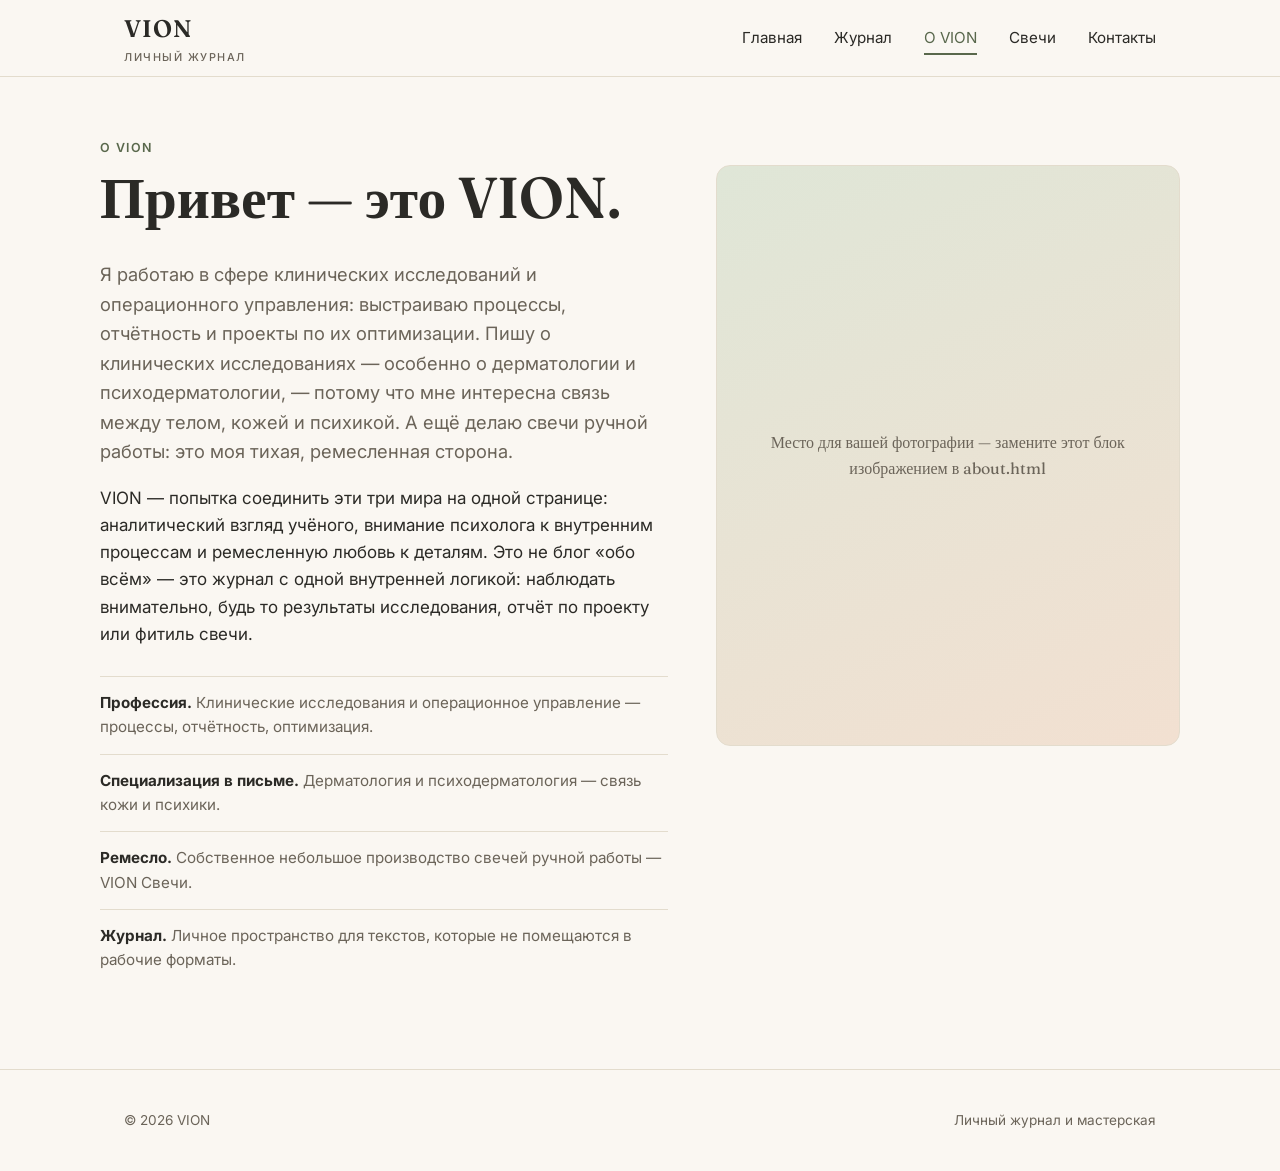
==== about.html @ b7b3d3f8 "Add first version of VION personal journal site Static multi-page site: home, journal (with category" ====
<!DOCTYPE html>
<html lang="ru">
<head>
<meta charset="UTF-8">
<meta name="viewport" content="width=device-width, initial-scale=1.0">
<title>О VION</title>
<meta name="description" content="Об авторе VION — клинические исследования, психодерматология, дом и ремесло, свечи ручной работы.">
<link rel="preconnect" href="https://fonts.googleapis.com">
<link rel="preconnect" href="https://fonts.gstatic.com" crossorigin>
<link href="https://fonts.googleapis.com/css2?family=Fraunces:opsz,wght@9..144,400;9..144,500;9..144,600&family=Inter:wght@400;500;600&display=swap" rel="stylesheet">
<link rel="stylesheet" href="assets/css/style.css">
</head>
<body>

<header class="site-header">
  <div class="wrap">
    <a class="brand" href="index.html">VION<span>личный журнал</span></a>
    <nav>
      <ul class="nav-links">
        <li><a href="index.html">Главная</a></li>
        <li><a href="journal.html">Журнал</a></li>
        <li><a href="about.html" aria-current="page">О VION</a></li>
        <li><a href="candles.html">Свечи</a></li>
        <li><a href="contact.html">Контакты</a></li>
      </ul>
    </nav>
    <button class="nav-toggle" aria-label="Меню">☰</button>
  </div>
</header>

<main>
  <section class="section wrap" style="border-top:none; padding-top:56px;">
    <span class="eyebrow">О VION</span>
    <div class="about-grid">
      <div>
        <h1>Привет — это VION.</h1>
        <p class="lede">Я работаю в сфере клинических исследований и операционного управления: выстраиваю процессы, отчётность и проекты по их оптимизации. Пишу о клинических исследованиях — особенно о дерматологии и психодерматологии, — потому что мне интересна связь между телом, кожей и психикой. А ещё делаю свечи ручной работы: это моя тихая, ремесленная сторона.</p>
        <p>VION — попытка соединить эти три мира на одной странице: аналитический взгляд учёного, внимание психолога к внутренним процессам и ремесленную любовь к деталям. Это не блог «обо всём» — это журнал с одной внутренней логикой: наблюдать внимательно, будь то результаты исследования, отчёт по проекту или фитиль свечи.</p>

        <ul class="facts">
          <li><strong>Профессия.</strong> Клинические исследования и операционное управление — процессы, отчётность, оптимизация.</li>
          <li><strong>Специализация в письме.</strong> Дерматология и психодерматология — связь кожи и психики.</li>
          <li><strong>Ремесло.</strong> Собственное небольшое производство свечей ручной работы — VION Свечи.</li>
          <li><strong>Журнал.</strong> Личное пространство для текстов, которые не помещаются в рабочие форматы.</li>
        </ul>
      </div>

      <div class="about-portrait">
        Место для вашей фотографии — замените этот блок изображением в about.html
      </div>
    </div>
  </section>
</main>

<footer class="site-footer">
  <div class="wrap">
    <span>© <span data-year>2026</span> VION</span>
    <span>Личный журнал и мастерская</span>
  </div>
</footer>

<script src="assets/js/main.js"></script>
</body>
</html>
---- assets/css/style.css ----
/* =========================================================
   VION — личный журнал. Базовая дизайн-система сайта.
   ========================================================= */

:root {
  --color-bg: #faf7f2;
  --color-bg-alt: #f1ece1;
  --color-surface: #ffffff;
  --color-text: #2b2a26;
  --color-text-soft: #6b6459;
  --color-line: #e3dccd;
  --color-accent: #59684c;       /* шалфейно-зелёный — наука/дом */
  --color-accent-soft: #dfe6d7;
  --color-accent-2: #b5652d;     /* терракотовый — свечи/тепло */
  --color-accent-2-soft: #f2e0d1;
  --font-serif: "Fraunces", Georgia, serif;
  --font-sans: "Inter", -apple-system, BlinkMacSystemFont, "Segoe UI", sans-serif;
  --radius: 14px;
  --max-width: 1080px;
}

* { box-sizing: border-box; }

html { scroll-behavior: smooth; }

body {
  margin: 0;
  background: var(--color-bg);
  color: var(--color-text);
  font-family: var(--font-sans);
  font-size: 17px;
  line-height: 1.6;
  -webkit-font-smoothing: antialiased;
}

img { max-width: 100%; display: block; }

a { color: inherit; text-decoration: none; }

.wrap {
  max-width: var(--max-width);
  margin: 0 auto;
  padding: 0 24px;
}

h1, h2, h3, h4 {
  font-family: var(--font-serif);
  font-weight: 600;
  line-height: 1.15;
  margin: 0 0 0.5em;
}

h1 { font-size: clamp(2.2rem, 5vw, 3.6rem); }
h2 { font-size: clamp(1.6rem, 3vw, 2.2rem); }
h3 { font-size: 1.3rem; }

p { margin: 0 0 1em; color: var(--color-text); }

.lede {
  font-size: 1.15rem;
  color: var(--color-text-soft);
  max-width: 640px;
}

.eyebrow {
  display: inline-block;
  font-family: var(--font-sans);
  font-size: 0.78rem;
  letter-spacing: 0.12em;
  text-transform: uppercase;
  color: var(--color-accent);
  font-weight: 600;
  margin-bottom: 0.6em;
}

/* ---------- header / nav ---------- */

.site-header {
  position: sticky;
  top: 0;
  z-index: 40;
  background: rgba(250, 247, 242, 0.92);
  backdrop-filter: blur(6px);
  border-bottom: 1px solid var(--color-line);
}

.site-header .wrap {
  display: flex;
  align-items: center;
  justify-content: space-between;
  height: 76px;
}

.brand {
  font-family: var(--font-serif);
  font-size: 1.5rem;
  font-weight: 600;
  letter-spacing: 0.04em;
}

.brand span {
  display: block;
  font-family: var(--font-sans);
  font-size: 0.68rem;
  letter-spacing: 0.14em;
  text-transform: uppercase;
  color: var(--color-text-soft);
  font-weight: 500;
}

.nav-links {
  display: flex;
  gap: 32px;
  list-style: none;
  margin: 0;
  padding: 0;
  font-size: 0.95rem;
}

.nav-links a {
  padding: 6px 0;
  border-bottom: 2px solid transparent;
  transition: border-color 0.15s ease, color 0.15s ease;
}

.nav-links a:hover,
.nav-links a[aria-current="page"] {
  border-color: var(--color-accent);
  color: var(--color-accent);
}

.nav-toggle {
  display: none;
  background: none;
  border: 1px solid var(--color-line);
  border-radius: 8px;
  width: 42px;
  height: 42px;
  font-size: 1.2rem;
  cursor: pointer;
}

@media (max-width: 720px) {
  .nav-toggle { display: block; }
  .nav-links {
    position: absolute;
    top: 76px;
    left: 0;
    right: 0;
    background: var(--color-bg);
    border-bottom: 1px solid var(--color-line);
    flex-direction: column;
    gap: 0;
    padding: 8px 24px 20px;
    display: none;
  }
  .nav-links.open { display: flex; }
  .nav-links li { border-bottom: 1px solid var(--color-line); }
  .nav-links a { display: block; padding: 14px 0; }
}

/* ---------- hero ---------- */

.hero {
  padding: 72px 0 56px;
}

.hero .lede { margin-top: 18px; }

.hero-actions {
  display: flex;
  gap: 14px;
  margin-top: 28px;
  flex-wrap: wrap;
}

/* ---------- buttons ---------- */

.btn {
  display: inline-flex;
  align-items: center;
  gap: 8px;
  padding: 12px 22px;
  border-radius: 999px;
  font-size: 0.92rem;
  font-weight: 600;
  border: 1px solid transparent;
  cursor: pointer;
}

.btn-primary {
  background: var(--color-accent);
  color: #fff;
}
.btn-primary:hover { background: #4a5740; }

.btn-ghost {
  background: transparent;
  border-color: var(--color-line);
  color: var(--color-text);
}
.btn-ghost:hover { border-color: var(--color-accent); color: var(--color-accent); }

/* ---------- pillars / cards ---------- */

.pillars {
  display: grid;
  grid-template-columns: repeat(3, 1fr);
  gap: 20px;
  padding: 40px 0 64px;
}

@media (max-width: 780px) {
  .pillars { grid-template-columns: 1fr; }
}

.pillar-card {
  background: var(--color-surface);
  border: 1px solid var(--color-line);
  border-radius: var(--radius);
  padding: 28px;
}

.pillar-card .tag {
  display: inline-block;
  font-size: 1.6rem;
  margin-bottom: 12px;
}

.pillar-card p { color: var(--color-text-soft); font-size: 0.96rem; margin-bottom: 0; }

/* ---------- section ---------- */

.section {
  padding: 56px 0;
  border-top: 1px solid var(--color-line);
}

.section-head {
  display: flex;
  align-items: baseline;
  justify-content: space-between;
  gap: 20px;
  margin-bottom: 28px;
  flex-wrap: wrap;
}

/* ---------- entry cards (journal) ---------- */

.entry-grid {
  display: grid;
  grid-template-columns: repeat(3, 1fr);
  gap: 20px;
}

@media (max-width: 900px) {
  .entry-grid { grid-template-columns: repeat(2, 1fr); }
}
@media (max-width: 620px) {
  .entry-grid { grid-template-columns: 1fr; }
}

.entry-card {
  background: var(--color-surface);
  border: 1px solid var(--color-line);
  border-radius: var(--radius);
  padding: 24px;
  display: flex;
  flex-direction: column;
}

.entry-card .cat {
  display: inline-block;
  align-self: flex-start;
  font-size: 0.72rem;
  letter-spacing: 0.06em;
  text-transform: uppercase;
  font-weight: 600;
  color: var(--color-accent);
  background: var(--color-accent-soft);
  padding: 4px 10px;
  border-radius: 999px;
  margin-bottom: 14px;
}

.entry-card[data-cat="свечи"] .cat {
  color: var(--color-accent-2);
  background: var(--color-accent-2-soft);
}

.entry-card h3 { margin-bottom: 8px; }

.entry-card .excerpt {
  color: var(--color-text-soft);
  font-size: 0.94rem;
  flex: 1;
}

.entry-card details summary {
  cursor: pointer;
  font-weight: 600;
  color: var(--color-accent);
  font-size: 0.9rem;
  list-style: none;
}
.entry-card details summary::-webkit-details-marker { display: none; }
.entry-card details summary::after { content: " →"; }
.entry-card details[open] summary::after { content: " ↑"; }
.entry-card details .full-text {
  margin-top: 12px;
  font-size: 0.94rem;
  color: var(--color-text);
}

/* ---------- filters ---------- */

.filters {
  display: flex;
  gap: 10px;
  flex-wrap: wrap;
  margin-bottom: 30px;
}

.filter-btn {
  padding: 8px 16px;
  border-radius: 999px;
  border: 1px solid var(--color-line);
  background: var(--color-surface);
  font-size: 0.86rem;
  cursor: pointer;
}

.filter-btn.active {
  background: var(--color-accent);
  border-color: var(--color-accent);
  color: #fff;
}

/* ---------- about ---------- */

.about-grid {
  display: grid;
  grid-template-columns: 1.1fr 0.9fr;
  gap: 48px;
  align-items: start;
}

@media (max-width: 780px) {
  .about-grid { grid-template-columns: 1fr; }
}

.about-portrait {
  aspect-ratio: 4 / 5;
  border-radius: var(--radius);
  background: linear-gradient(155deg, var(--color-accent-soft), var(--color-accent-2-soft));
  border: 1px solid var(--color-line);
  display: flex;
  align-items: center;
  justify-content: center;
  font-family: var(--font-serif);
  font-size: 1rem;
  color: var(--color-text-soft);
  text-align: center;
  padding: 24px;
}

.facts {
  list-style: none;
  margin: 28px 0 0;
  padding: 0;
  display: grid;
  gap: 14px;
}

.facts li {
  border-top: 1px solid var(--color-line);
  padding-top: 14px;
  font-size: 0.95rem;
  color: var(--color-text-soft);
}

.facts strong { color: var(--color-text); }

/* ---------- candles ---------- */

.candle-grid {
  display: grid;
  grid-template-columns: repeat(3, 1fr);
  gap: 20px;
}

@media (max-width: 900px) {
  .candle-grid { grid-template-columns: repeat(2, 1fr); }
}
@media (max-width: 620px) {
  .candle-grid { grid-template-columns: 1fr; }
}

.candle-card {
  background: var(--color-surface);
  border: 1px solid var(--color-line);
  border-radius: var(--radius);
  overflow: hidden;
}

.candle-swatch {
  height: 140px;
  display: flex;
  align-items: center;
  justify-content: center;
  font-family: var(--font-serif);
  font-size: 1.8rem;
  color: rgba(0,0,0,0.25);
}

.candle-card .candle-body { padding: 20px; }
.candle-card .price {
  display: block;
  margin-top: 10px;
  font-weight: 600;
  color: var(--color-accent-2);
}

/* ---------- contact ---------- */

.contact-block {
  display: grid;
  grid-template-columns: 1fr 1fr;
  gap: 40px;
}

@media (max-width: 780px) {
  .contact-block { grid-template-columns: 1fr; }
}

.contact-list {
  list-style: none;
  margin: 0;
  padding: 0;
  display: grid;
  gap: 16px;
}

.contact-list a {
  display: inline-flex;
  align-items: center;
  gap: 10px;
  font-weight: 600;
  color: var(--color-accent);
}

.note-box {
  background: var(--color-accent-soft);
  border-radius: var(--radius);
  padding: 20px;
  font-size: 0.92rem;
  color: var(--color-text-soft);
}

/* ---------- footer ---------- */

.site-footer {
  border-top: 1px solid var(--color-line);
  padding: 40px 0;
  margin-top: 40px;
}

.site-footer .wrap {
  display: flex;
  justify-content: space-between;
  flex-wrap: wrap;
  gap: 16px;
  font-size: 0.85rem;
  color: var(--color-text-soft);
}

.site-footer a:hover { color: var(--color-accent); }
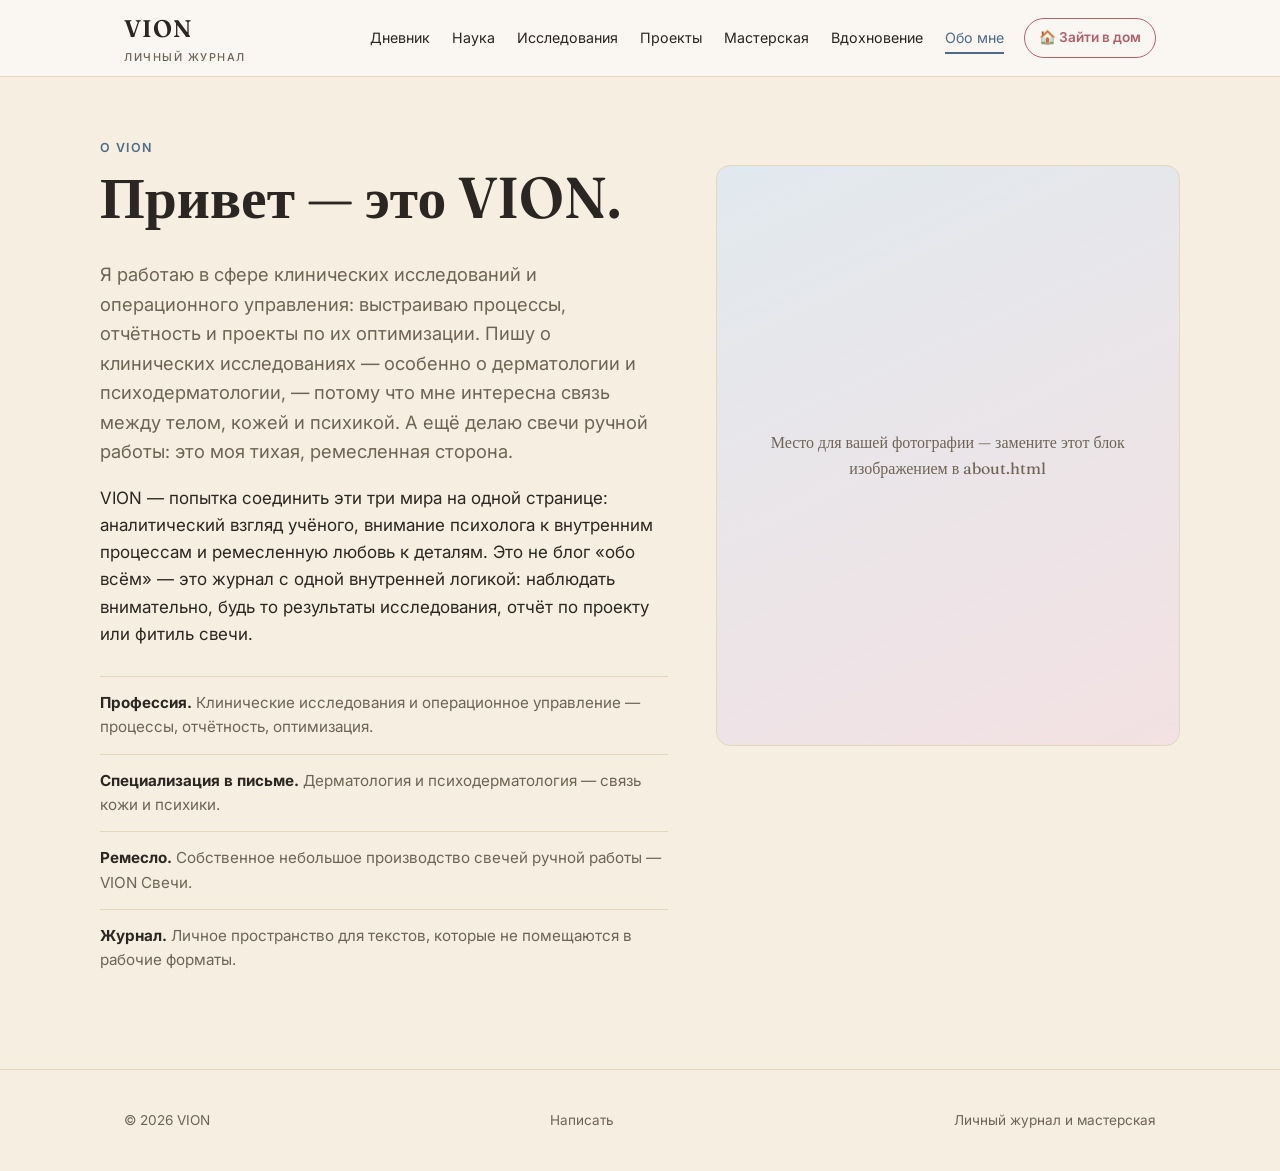
==== commit ac6bd728: "Rebuild VION as a standard site with the house as a linked experience Redesign the main site around " ====
--- a/about.html
+++ b/about.html
@@ -15,16 +15,21 @@
 <header class="site-header">
   <div class="wrap">
     <a class="brand" href="index.html">VION<span>личный журнал</span></a>
-    <nav>
-      <ul class="nav-links">
-        <li><a href="index.html">Главная</a></li>
-        <li><a href="journal.html">Журнал</a></li>
-        <li><a href="about.html" aria-current="page">О VION</a></li>
-        <li><a href="candles.html">Свечи</a></li>
-        <li><a href="contact.html">Контакты</a></li>
-      </ul>
-    </nav>
-    <button class="nav-toggle" aria-label="Меню">☰</button>
+    <div class="nav-wrap">
+      <nav>
+        <ul class="nav-links">
+          <li><a href="journal.html">Дневник</a></li>
+          <li><a href="science.html">Наука</a></li>
+          <li><a href="research.html">Исследования</a></li>
+          <li><a href="projects.html">Проекты</a></li>
+          <li><a href="candles.html">Мастерская</a></li>
+          <li><a href="inspiration.html">Вдохновение</a></li>
+          <li><a href="about.html" aria-current="page">Обо мне</a></li>
+        </ul>
+      </nav>
+      <a class="house-cta" href="house.html">🏠 Зайти в дом</a>
+      <button class="nav-toggle" aria-label="Меню">☰</button>
+    </div>
   </div>
 </header>
 
@@ -55,6 +60,7 @@
 <footer class="site-footer">
   <div class="wrap">
     <span>© <span data-year>2026</span> VION</span>
+    <a href="contact.html">Написать</a>
     <span>Личный журнал и мастерская</span>
   </div>
 </footer>
--- a/assets/css/style.css
+++ b/assets/css/style.css
@@ -3,16 +3,16 @@
    ========================================================= */
 
 :root {
-  --color-bg: #faf7f2;
-  --color-bg-alt: #f1ece1;
-  --color-surface: #ffffff;
-  --color-text: #2b2a26;
-  --color-text-soft: #6b6459;
-  --color-line: #e3dccd;
-  --color-accent: #59684c;       /* шалфейно-зелёный — наука/дом */
-  --color-accent-soft: #dfe6d7;
-  --color-accent-2: #b5652d;     /* терракотовый — свечи/тепло */
-  --color-accent-2-soft: #f2e0d1;
+  --color-bg: #f6efe1;
+  --color-bg-alt: #efe4cf;
+  --color-surface: #fffaf0;
+  --color-text: #2b2621;
+  --color-text-soft: #6e6456;
+  --color-line: #e3d7bd;
+  --color-accent: #4f6b86;       /* пыльно-синий — наука/журнал */
+  --color-accent-soft: #e1e9ee;
+  --color-accent-2: #b0616a;     /* KAER — свечи/тепло */
+  --color-accent-2-soft: #f3e1e3;
   --font-serif: "Fraunces", Georgia, serif;
   --font-sans: "Inter", -apple-system, BlinkMacSystemFont, "Segoe UI", sans-serif;
   --radius: 14px;
@@ -110,12 +110,26 @@
 
 .nav-links {
   display: flex;
-  gap: 32px;
+  gap: 22px;
   list-style: none;
   margin: 0;
   padding: 0;
-  font-size: 0.95rem;
-}
+  font-size: 0.89rem;
+}
+
+.house-cta {
+  display: inline-flex;
+  align-items: center;
+  gap: 6px;
+  font-size: 0.85rem;
+  font-weight: 600;
+  color: var(--color-accent-2);
+  border: 1px solid var(--color-accent-2);
+  padding: 8px 14px;
+  border-radius: 999px;
+  white-space: nowrap;
+}
+.house-cta:hover { background: var(--color-accent-2); color: #fff; }
 
 .nav-links a {
   padding: 6px 0;
@@ -127,6 +141,12 @@
 .nav-links a[aria-current="page"] {
   border-color: var(--color-accent);
   color: var(--color-accent);
+}
+
+.nav-wrap {
+  display: flex;
+  align-items: center;
+  gap: 20px;
 }
 
 .nav-toggle {
@@ -457,6 +477,65 @@
   color: var(--color-text-soft);
 }
 
+/* ---------- thumb (news cards) ---------- */
+
+.entry-card .thumb {
+  height: 100px;
+  border-radius: calc(var(--radius) - 6px);
+  margin-bottom: 14px;
+  background: linear-gradient(155deg, var(--color-accent-soft), var(--color-accent-2-soft));
+}
+
+/* ---------- projects ---------- */
+
+.project-block {
+  background: var(--color-surface);
+  border: 1px solid var(--color-line);
+  border-radius: var(--radius);
+  padding: 32px;
+  display: grid;
+  grid-template-columns: 1.3fr 1fr;
+  gap: 32px;
+}
+
+@media (max-width: 780px) {
+  .project-block { grid-template-columns: 1fr; }
+}
+
+.project-block .thumb {
+  border-radius: var(--radius);
+  background: linear-gradient(155deg, var(--color-accent-soft), var(--color-accent-2-soft));
+  min-height: 140px;
+}
+
+.tool-list {
+  list-style: none;
+  margin: 0;
+  padding: 0;
+  display: grid;
+  gap: 10px;
+}
+
+.tool-list li {
+  border-top: 1px solid var(--color-line);
+  padding-top: 10px;
+  font-size: 0.92rem;
+  color: var(--color-text-soft);
+}
+
+/* ---------- stub / coming soon ---------- */
+
+.stub {
+  text-align: center;
+  padding: 100px 0 120px;
+}
+
+.stub .eyebrow { justify-content: center; }
+
+.stub h1 { max-width: 560px; margin-left: auto; margin-right: auto; }
+
+.stub p.lede { margin-left: auto; margin-right: auto; }
+
 /* ---------- footer ---------- */
 
 .site-footer {
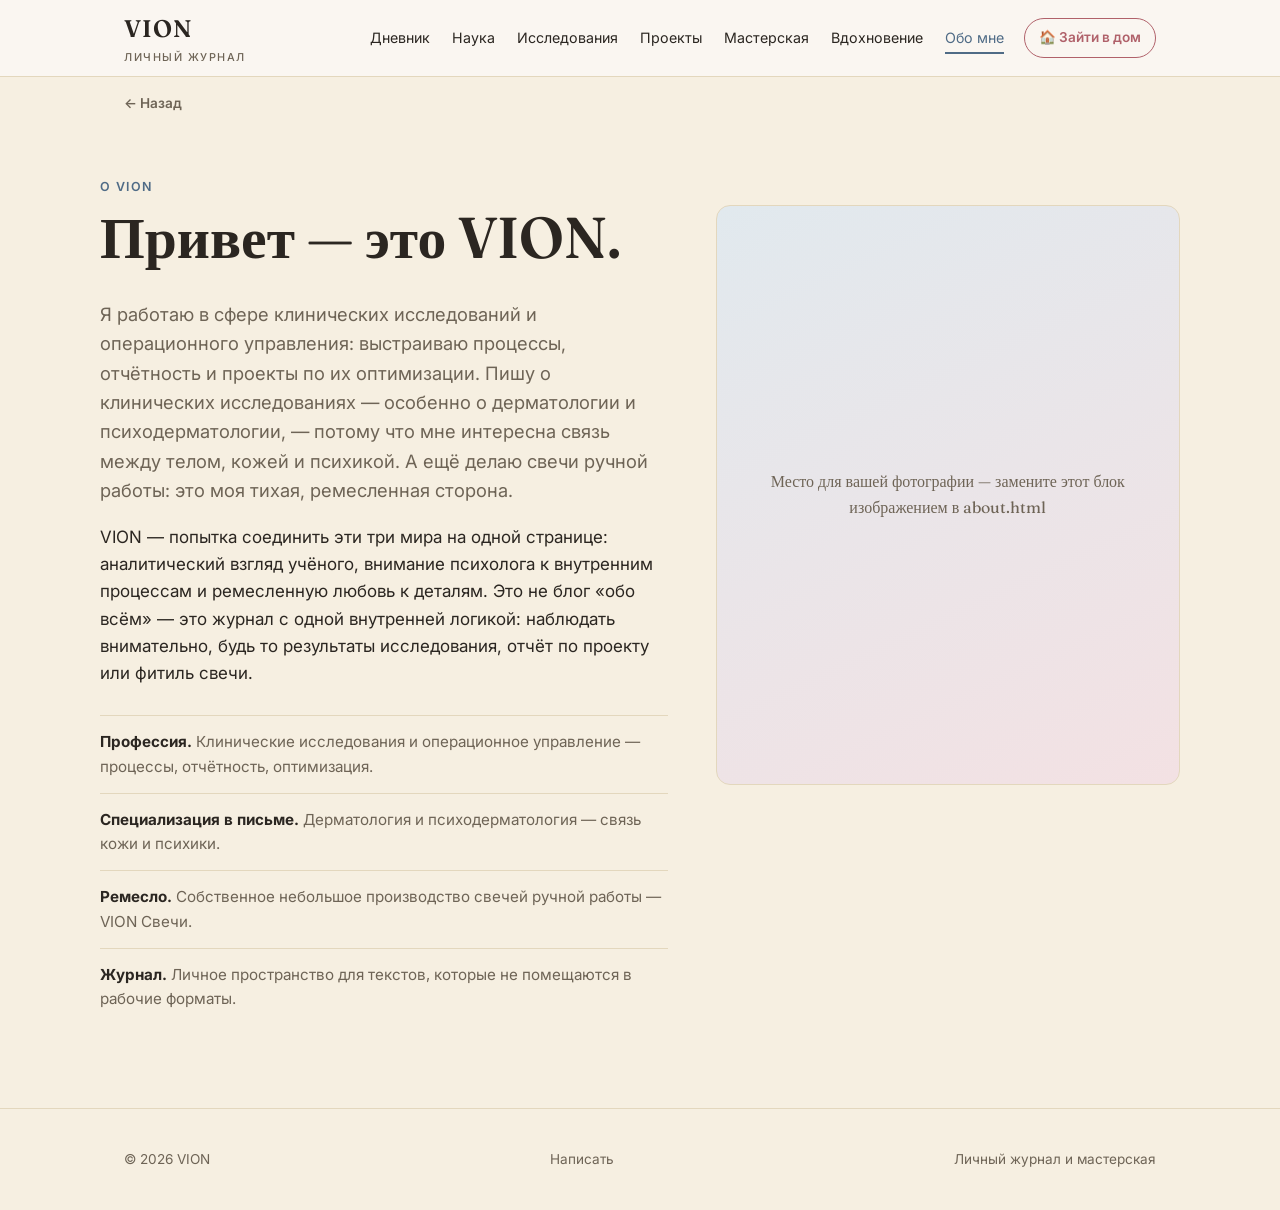
==== commit 403b3958: "Add a back button and a floating house link on the home page Every page except the homepage now has " ====
--- a/about.html
+++ b/about.html
@@ -32,6 +32,8 @@
     </div>
   </div>
 </header>
+
+<div class="wrap"><button class="back-btn" onclick="history.back()">← Назад</button></div>
 
 <main>
   <section class="section wrap" style="border-top:none; padding-top:56px;">
--- a/assets/css/style.css
+++ b/assets/css/style.css
@@ -179,6 +179,43 @@
   .nav-links a { display: block; padding: 14px 0; }
 }
 
+/* ---------- back button ---------- */
+
+.back-btn {
+  display: inline-flex;
+  align-items: center;
+  gap: 6px;
+  background: none;
+  border: none;
+  padding: 18px 0 0;
+  font-family: var(--font-sans);
+  font-size: 0.85rem;
+  font-weight: 600;
+  color: var(--color-text-soft);
+  cursor: pointer;
+}
+.back-btn:hover { color: var(--color-accent); }
+
+/* ---------- floating house button ---------- */
+
+.fab-house {
+  position: fixed;
+  right: 22px;
+  bottom: 22px;
+  width: 64px;
+  height: 64px;
+  border-radius: 50%;
+  background: var(--color-accent-2);
+  display: flex;
+  align-items: center;
+  justify-content: center;
+  box-shadow: 0 12px 26px -10px rgba(42, 29, 18, 0.5);
+  transition: transform 0.2s ease;
+  z-index: 50;
+}
+.fab-house:hover { transform: scale(1.08); }
+.fab-house svg { width: 28px; height: 28px; }
+
 /* ---------- hero ---------- */
 
 .hero {
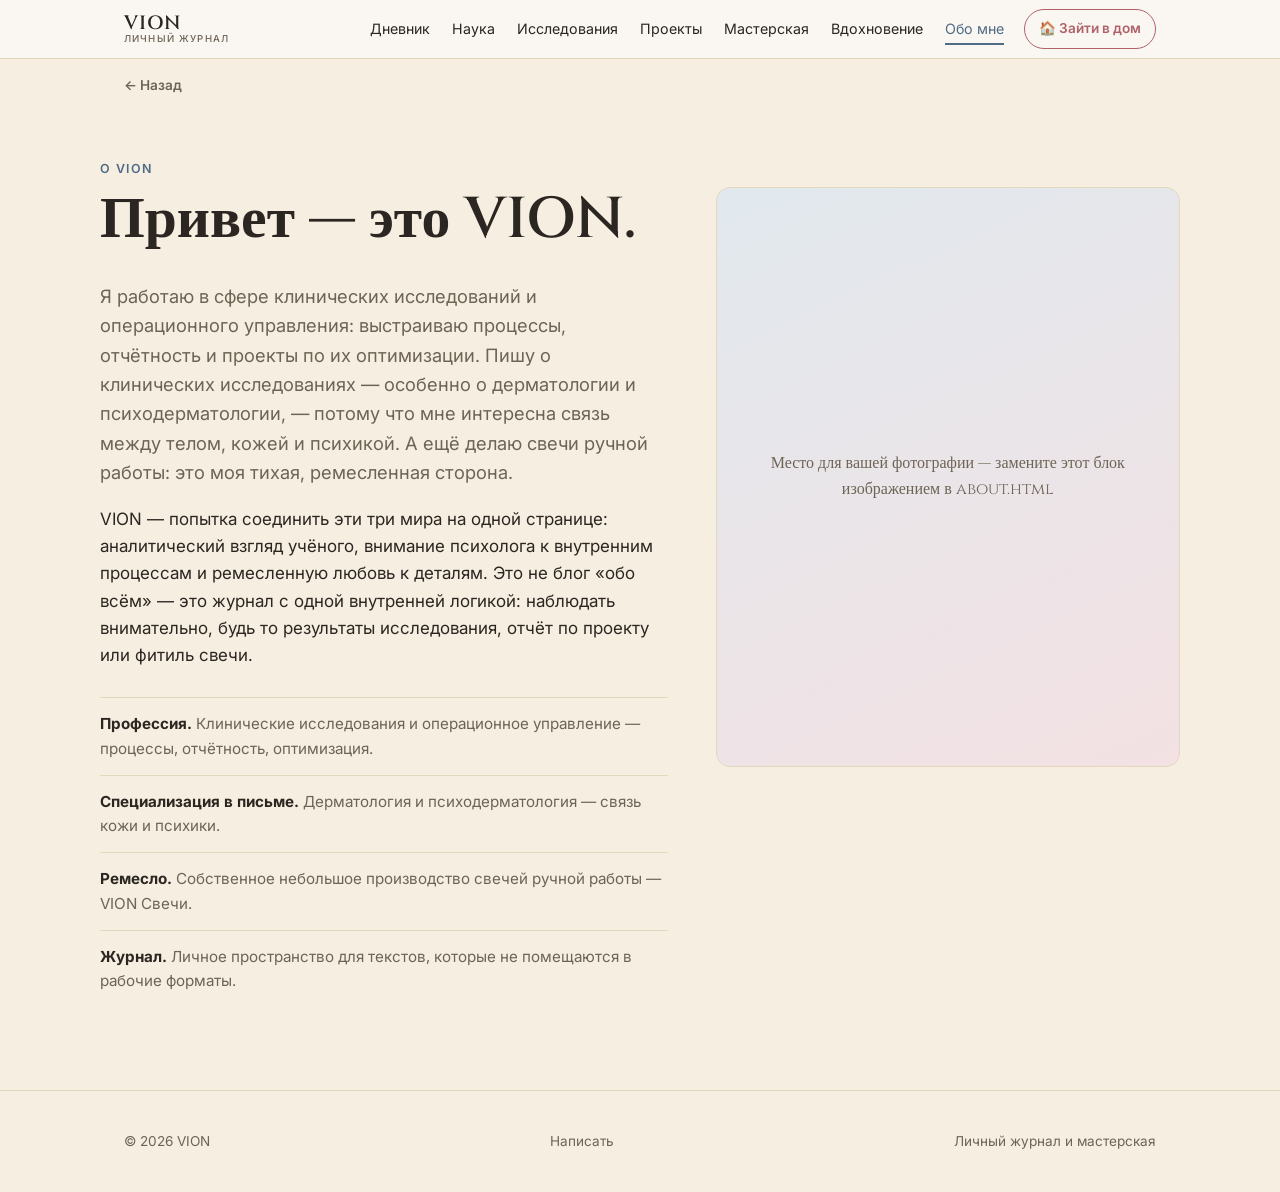
==== commit 4ac1d981: "Switch headings to Cinzel and add poppy wallpaper to the workshop wall Replace Fraunces with Cinzel " ====
--- a/about.html
+++ b/about.html
@@ -7,7 +7,7 @@
 <meta name="description" content="Об авторе VION — клинические исследования, психодерматология, дом и ремесло, свечи ручной работы.">
 <link rel="preconnect" href="https://fonts.googleapis.com">
 <link rel="preconnect" href="https://fonts.gstatic.com" crossorigin>
-<link href="https://fonts.googleapis.com/css2?family=Fraunces:opsz,wght@9..144,400;9..144,500;9..144,600&family=Inter:wght@400;500;600&display=swap" rel="stylesheet">
+<link href="https://fonts.googleapis.com/css2?family=Cinzel:wght@400;500;600;700&family=Inter:wght@400;500;600&display=swap" rel="stylesheet">
 <link rel="stylesheet" href="assets/css/style.css">
 </head>
 <body>
--- a/assets/css/style.css
+++ b/assets/css/style.css
@@ -13,7 +13,7 @@
   --color-accent-soft: #e1e9ee;
   --color-accent-2: #b0616a;     /* KAER — свечи/тепло */
   --color-accent-2-soft: #f3e1e3;
-  --font-serif: "Fraunces", Georgia, serif;
+  --font-serif: "Cinzel", Georgia, serif;
   --font-sans: "Inter", -apple-system, BlinkMacSystemFont, "Segoe UI", sans-serif;
   --radius: 14px;
   --max-width: 1080px;
@@ -88,21 +88,22 @@
   display: flex;
   align-items: center;
   justify-content: space-between;
-  height: 76px;
+  height: 58px;
 }
 
 .brand {
   font-family: var(--font-serif);
-  font-size: 1.5rem;
+  font-size: 1.2rem;
   font-weight: 600;
   letter-spacing: 0.04em;
+  line-height: 1.1;
 }
 
 .brand span {
   display: block;
   font-family: var(--font-sans);
-  font-size: 0.68rem;
-  letter-spacing: 0.14em;
+  font-size: 0.6rem;
+  letter-spacing: 0.12em;
   text-transform: uppercase;
   color: var(--color-text-soft);
   font-weight: 500;
@@ -164,7 +165,7 @@
   .nav-toggle { display: block; }
   .nav-links {
     position: absolute;
-    top: 76px;
+    top: 58px;
     left: 0;
     right: 0;
     background: var(--color-bg);
@@ -198,29 +199,35 @@
 
 /* ---------- floating house button ---------- */
 
-.fab-house {
-  position: fixed;
-  right: 22px;
-  bottom: 22px;
-  width: 64px;
-  height: 64px;
-  border-radius: 50%;
-  background: var(--color-accent-2);
-  display: flex;
-  align-items: center;
-  justify-content: center;
-  box-shadow: 0 12px 26px -10px rgba(42, 29, 18, 0.5);
-  transition: transform 0.2s ease;
-  z-index: 50;
-}
-.fab-house:hover { transform: scale(1.08); }
-.fab-house svg { width: 28px; height: 28px; }
+.hero-house {
+  display: block;
+  width: 300px;
+  flex-shrink: 0;
+  filter: drop-shadow(0 14px 20px rgba(42, 29, 18, 0.3));
+  transition: transform 0.2s ease, opacity 0.1s linear;
+  align-self: center;
+}
+.hero-house:hover { transform: translateY(-4px) scale(1.03); }
+.hero-house svg { width: 100%; height: 100%; display: block; }
+
+@media (max-width: 860px) {
+  .hero-house { width: 220px; margin: 0 auto; }
+}
 
 /* ---------- hero ---------- */
 
 .hero {
-  padding: 72px 0 56px;
-}
+  padding: 48px 0 56px;
+  display: flex;
+  align-items: center;
+  gap: 40px;
+}
+
+@media (max-width: 860px) {
+  .hero { flex-direction: column; }
+}
+
+.hero-text { flex: 1; min-width: 0; }
 
 .hero .lede { margin-top: 18px; }
 
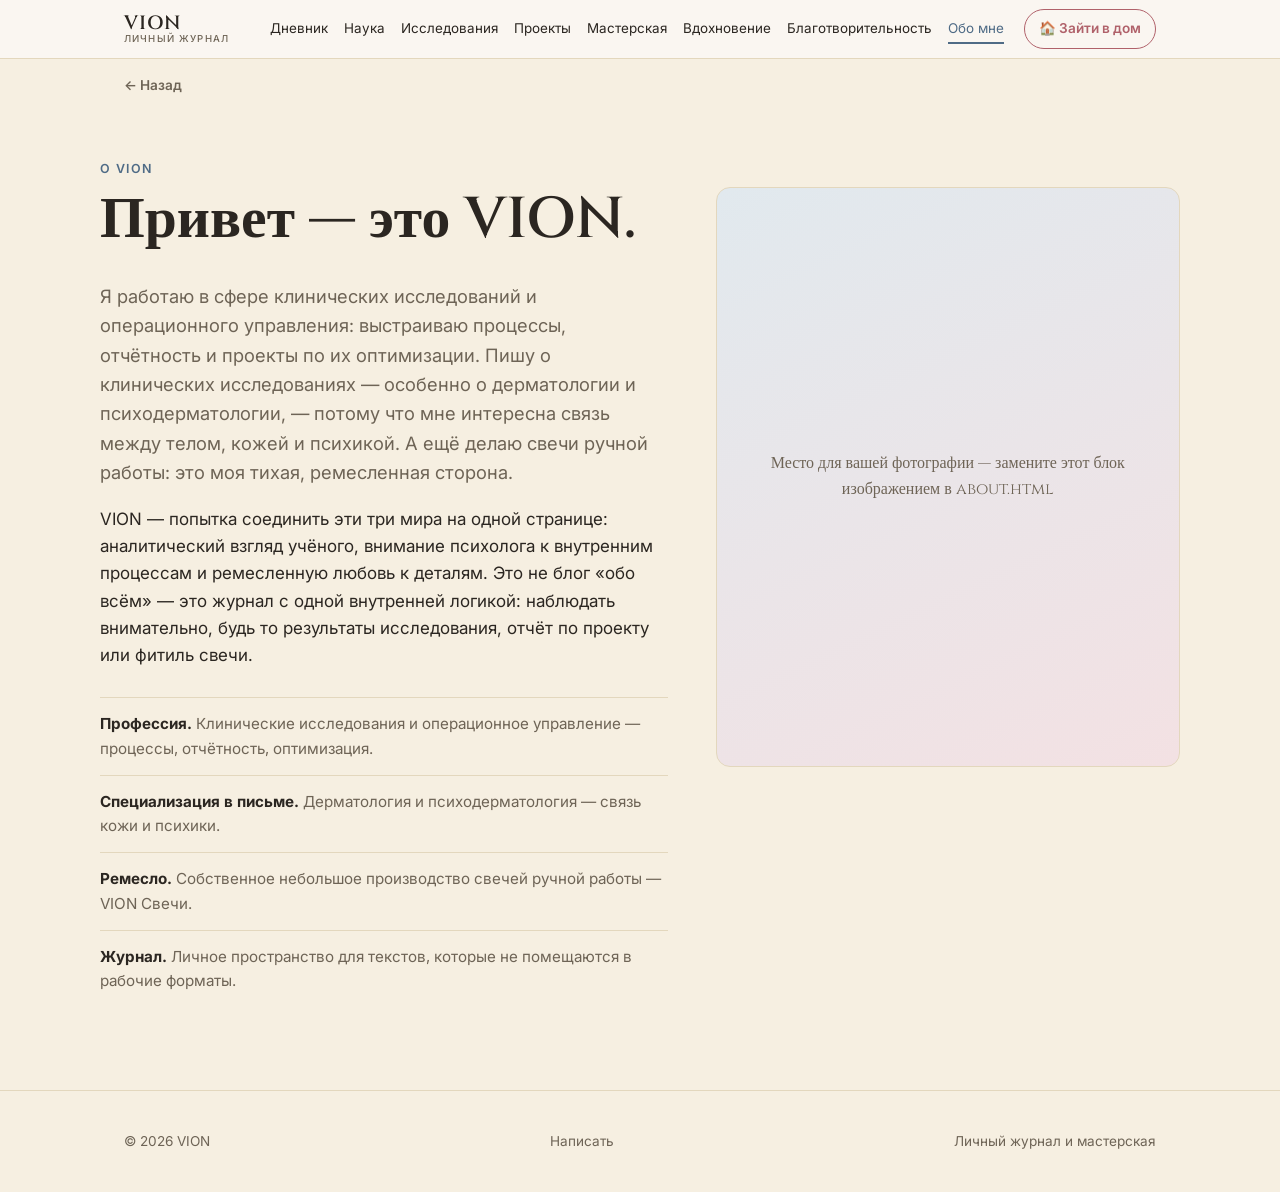
==== commit 209b10d7: "Add a Благотворительность section to the site New charity.html page with two parts: funds the user s" ====
--- a/about.html
+++ b/about.html
@@ -24,6 +24,7 @@
           <li><a href="projects.html">Проекты</a></li>
           <li><a href="candles.html">Мастерская</a></li>
           <li><a href="inspiration.html">Вдохновение</a></li>
+          <li><a href="charity.html">Благотворительность</a></li>
           <li><a href="about.html" aria-current="page">Обо мне</a></li>
         </ul>
       </nav>
--- a/assets/css/style.css
+++ b/assets/css/style.css
@@ -111,11 +111,11 @@
 
 .nav-links {
   display: flex;
-  gap: 22px;
+  gap: 16px;
   list-style: none;
   margin: 0;
   padding: 0;
-  font-size: 0.89rem;
+  font-size: 0.84rem;
 }
 
 .house-cta {
@@ -161,7 +161,7 @@
   cursor: pointer;
 }
 
-@media (max-width: 720px) {
+@media (max-width: 980px) {
   .nav-toggle { display: block; }
   .nav-links {
     position: absolute;
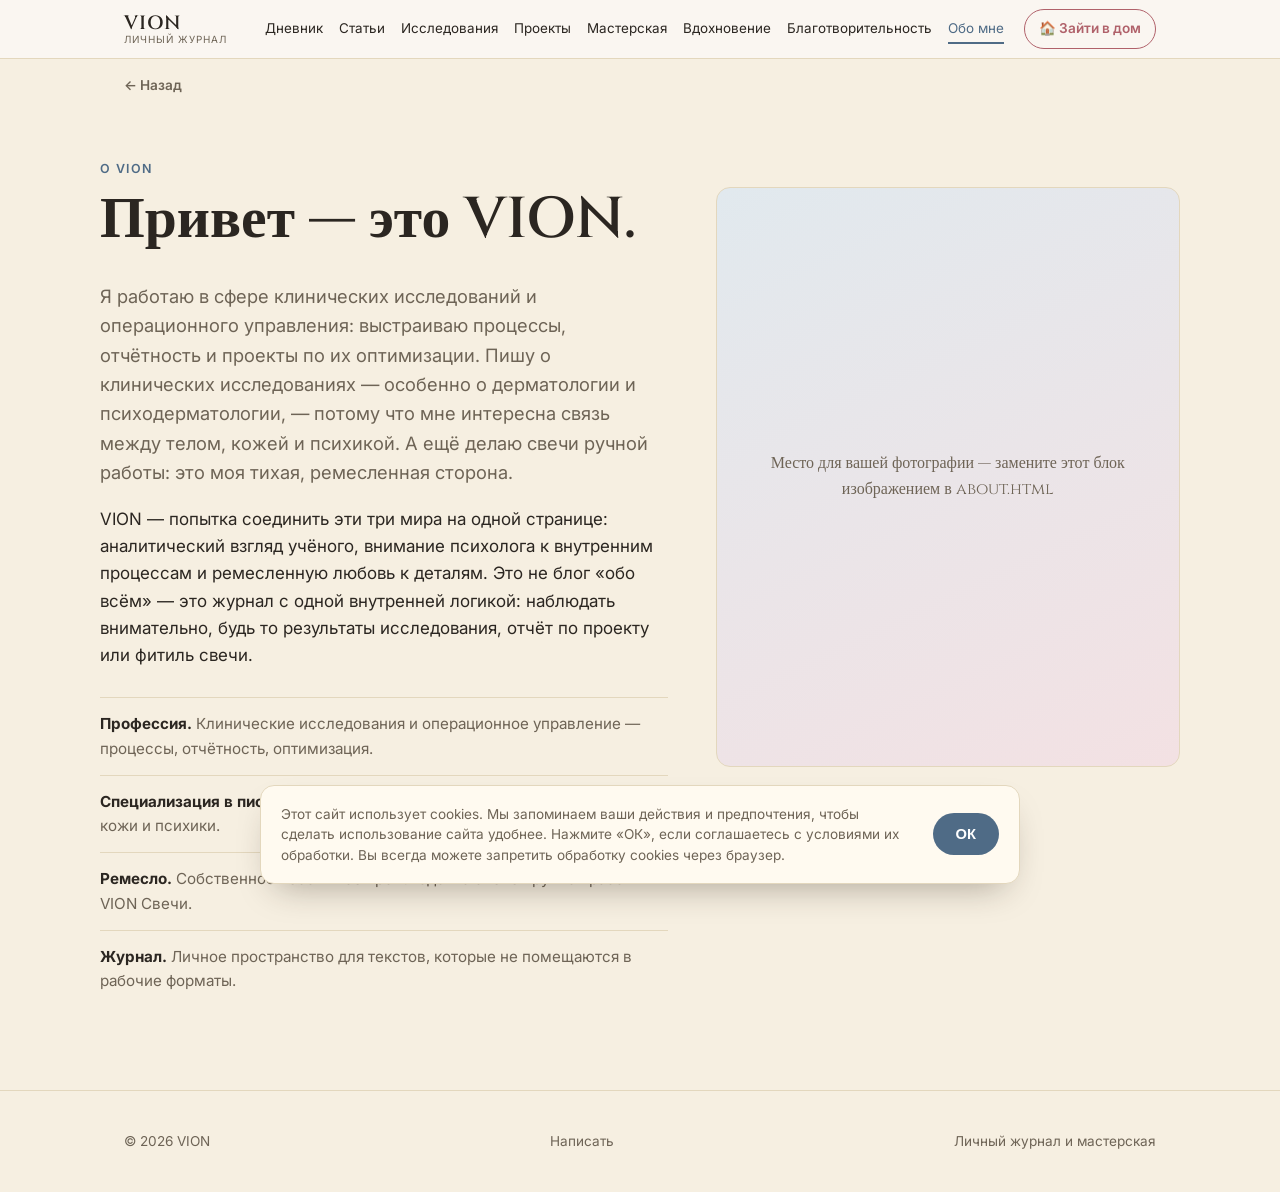
==== commit c20b30bc: "Big batch of site and house fixes from feedback - Add Astrum (Cyrillic) as a font, used for "личный " ====
--- a/about.html
+++ b/about.html
@@ -7,7 +7,7 @@
 <meta name="description" content="Об авторе VION — клинические исследования, психодерматология, дом и ремесло, свечи ручной работы.">
 <link rel="preconnect" href="https://fonts.googleapis.com">
 <link rel="preconnect" href="https://fonts.gstatic.com" crossorigin>
-<link href="https://fonts.googleapis.com/css2?family=Cinzel:wght@400;500;600;700&family=Inter:wght@400;500;600&display=swap" rel="stylesheet">
+<link href="https://fonts.googleapis.com/css2?family=Cinzel:wght@400;500;600;700&family=Astrum&family=Inter:wght@400;500;600&display=swap" rel="stylesheet">
 <link rel="stylesheet" href="assets/css/style.css">
 </head>
 <body>
@@ -19,7 +19,7 @@
       <nav>
         <ul class="nav-links">
           <li><a href="journal.html">Дневник</a></li>
-          <li><a href="science.html">Наука</a></li>
+          <li><a href="science.html">Статьи</a></li>
           <li><a href="research.html">Исследования</a></li>
           <li><a href="projects.html">Проекты</a></li>
           <li><a href="candles.html">Мастерская</a></li>
--- a/assets/css/style.css
+++ b/assets/css/style.css
@@ -101,12 +101,12 @@
 
 .brand span {
   display: block;
-  font-family: var(--font-sans);
-  font-size: 0.6rem;
-  letter-spacing: 0.12em;
+  font-family: "Astrum", var(--font-sans);
+  font-size: 0.62rem;
+  letter-spacing: 0.1em;
   text-transform: uppercase;
   color: var(--color-text-soft);
-  font-weight: 500;
+  font-weight: 400;
 }
 
 .nav-links {
@@ -160,6 +160,74 @@
   font-size: 1.2rem;
   cursor: pointer;
 }
+
+.nav-wrap.force-collapsed .nav-toggle {
+  display: inline-flex;
+  align-items: center;
+  justify-content: center;
+  width: auto;
+  height: 38px;
+  padding: 0 16px;
+  font-size: 0.85rem;
+  font-weight: 600;
+}
+
+.nav-wrap.force-collapsed .nav-links {
+  position: absolute;
+  top: 58px;
+  left: 0;
+  right: 0;
+  background: var(--color-bg);
+  border-bottom: 1px solid var(--color-line);
+  flex-direction: column;
+  gap: 0;
+  padding: 8px 24px 20px;
+  display: none;
+  z-index: 60;
+}
+.nav-wrap.force-collapsed .nav-links.open { display: flex; }
+.nav-wrap.force-collapsed .nav-links li { border-bottom: 1px solid var(--color-line); }
+.nav-wrap.force-collapsed .nav-links a { display: block; padding: 14px 0; }
+
+.nav-label {
+  font-size: 0.72rem;
+  letter-spacing: 0.12em;
+  text-transform: uppercase;
+  color: var(--color-text-soft);
+  font-weight: 600;
+  padding: 14px 0 6px !important;
+  border-bottom: none !important;
+}
+
+/* ---------- cookie banner ---------- */
+
+.cookie-bar {
+  position: fixed;
+  left: 16px;
+  right: 16px;
+  bottom: 16px;
+  max-width: 760px;
+  margin: 0 auto;
+  background: var(--color-surface);
+  border: 1px solid var(--color-line);
+  border-radius: var(--radius);
+  box-shadow: 0 16px 36px -16px rgba(42, 29, 18, 0.4);
+  padding: 18px 20px;
+  display: flex;
+  align-items: center;
+  gap: 18px;
+  flex-wrap: wrap;
+  z-index: 200;
+}
+.cookie-bar p {
+  flex: 1;
+  min-width: 240px;
+  margin: 0;
+  font-size: 0.85rem;
+  color: var(--color-text-soft);
+  line-height: 1.5;
+}
+.cookie-bar button { flex-shrink: 0; }
 
 @media (max-width: 980px) {
   .nav-toggle { display: block; }
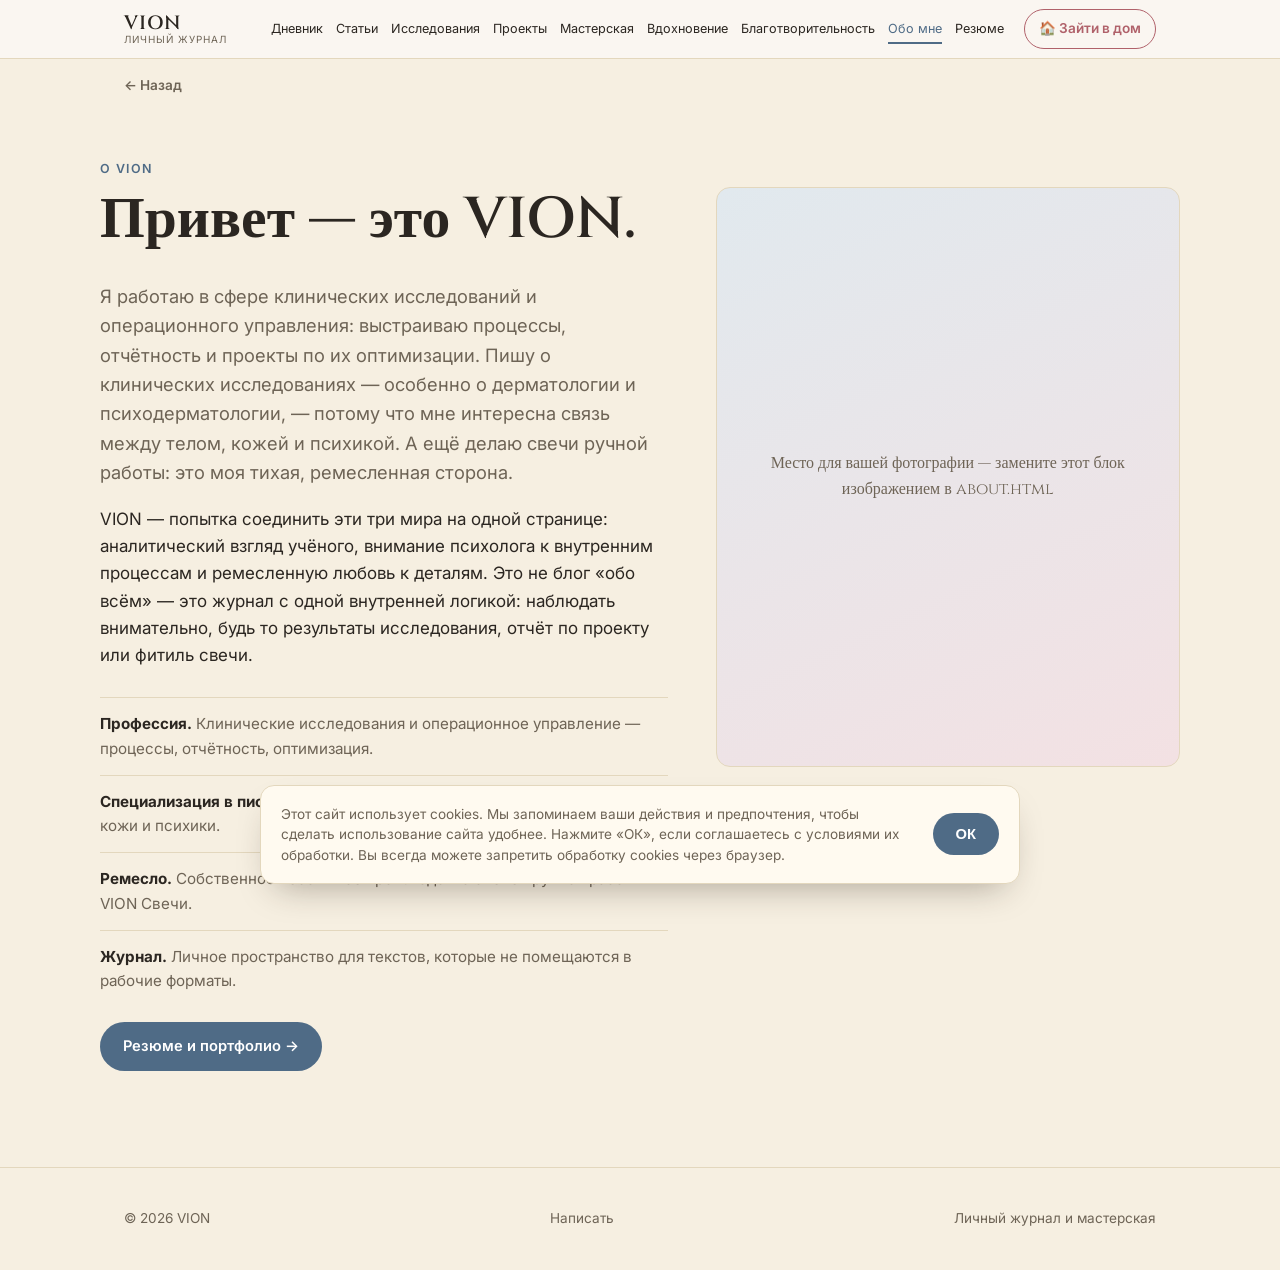
==== commit 83e6ebf9: "Add a resume page and location-matched reviews - New resume.html: shareable CV page (experience, ski" ====
--- a/about.html
+++ b/about.html
@@ -26,6 +26,7 @@
           <li><a href="inspiration.html">Вдохновение</a></li>
           <li><a href="charity.html">Благотворительность</a></li>
           <li><a href="about.html" aria-current="page">Обо мне</a></li>
+          <li><a href="resume.html">Резюме</a></li>
         </ul>
       </nav>
       <a class="house-cta" href="house.html">🏠 Зайти в дом</a>
@@ -51,6 +52,10 @@
           <li><strong>Ремесло.</strong> Собственное небольшое производство свечей ручной работы — VION Свечи.</li>
           <li><strong>Журнал.</strong> Личное пространство для текстов, которые не помещаются в рабочие форматы.</li>
         </ul>
+
+        <div class="hero-actions" style="margin-top:28px;">
+          <a class="btn btn-primary" href="resume.html">Резюме и портфолио →</a>
+        </div>
       </div>
 
       <div class="about-portrait">
--- a/assets/css/style.css
+++ b/assets/css/style.css
@@ -111,11 +111,11 @@
 
 .nav-links {
   display: flex;
-  gap: 16px;
+  gap: 13px;
   list-style: none;
   margin: 0;
   padding: 0;
-  font-size: 0.84rem;
+  font-size: 0.79rem;
 }
 
 .house-cta {
@@ -229,7 +229,7 @@
 }
 .cookie-bar button { flex-shrink: 0; }
 
-@media (max-width: 980px) {
+@media (max-width: 1060px) {
   .nav-toggle { display: block; }
   .nav-links {
     position: absolute;
@@ -267,13 +267,29 @@
 
 /* ---------- floating house button ---------- */
 
+.hero-house-col {
+  flex-shrink: 0;
+  display: flex;
+  flex-direction: column;
+  align-items: center;
+  gap: 10px;
+  align-self: center;
+}
+
+.hero-house-label {
+  font-family: "Cinzel", Georgia, serif;
+  font-size: 0.8rem;
+  letter-spacing: 0.1em;
+  text-transform: uppercase;
+  color: var(--color-accent-2);
+  font-weight: 600;
+}
+
 .hero-house {
   display: block;
   width: 300px;
-  flex-shrink: 0;
   filter: drop-shadow(0 14px 20px rgba(42, 29, 18, 0.3));
   transition: transform 0.2s ease, opacity 0.1s linear;
-  align-self: center;
 }
 .hero-house:hover { transform: translateY(-4px) scale(1.03); }
 .hero-house svg { width: 100%; height: 100%; display: block; }
@@ -648,6 +664,105 @@
 
 .stub p.lede { margin-left: auto; margin-right: auto; }
 
+/* ---------- resume ---------- */
+
+.resume-block {
+  background: var(--color-surface);
+  border: 1px solid var(--color-line);
+  border-radius: var(--radius);
+  padding: 28px 32px;
+  margin-bottom: 20px;
+}
+
+.resume-block h3 { margin-bottom: 4px; }
+
+.resume-block .meta {
+  font-size: 0.85rem;
+  color: var(--color-text-soft);
+  margin-bottom: 12px;
+}
+
+.resume-block ul {
+  margin: 0;
+  padding-left: 20px;
+  font-size: 0.94rem;
+  color: var(--color-text-soft);
+}
+.resume-block li { margin-bottom: 4px; }
+
+.tag-list {
+  display: flex;
+  flex-wrap: wrap;
+  gap: 8px;
+}
+
+.tag {
+  font-size: 0.82rem;
+  font-weight: 600;
+  color: var(--color-accent);
+  background: var(--color-accent-soft);
+  padding: 5px 12px;
+  border-radius: 999px;
+}
+
+.portfolio-grid {
+  display: grid;
+  grid-template-columns: repeat(2, 1fr);
+  gap: 16px;
+}
+@media (max-width: 620px) { .portfolio-grid { grid-template-columns: 1fr; } }
+
+.portfolio-card {
+  display: block;
+  background: var(--color-surface);
+  border: 1px solid var(--color-line);
+  border-radius: var(--radius);
+  padding: 20px;
+}
+.portfolio-card:hover { border-color: var(--color-accent); }
+.portfolio-card .cat {
+  font-size: 0.72rem;
+  letter-spacing: 0.06em;
+  text-transform: uppercase;
+  font-weight: 600;
+  color: var(--color-accent);
+}
+.portfolio-card h3 { margin: 6px 0 4px; }
+.portfolio-card p { font-size: 0.9rem; color: var(--color-text-soft); margin: 0; }
+
+@media print {
+  .site-header, .back-btn, .site-footer, .cookie-bar, .no-print { display: none !important; }
+  body { background: #fff; }
+  .wrap { max-width: 100%; }
+}
+
+/* ---------- reviews ---------- */
+
+.review-grid {
+  display: grid;
+  grid-template-columns: repeat(2, 1fr);
+  gap: 18px;
+}
+@media (max-width: 700px) { .review-grid { grid-template-columns: 1fr; } }
+
+.review-card {
+  background: var(--color-surface);
+  border: 1px solid var(--color-line);
+  border-radius: var(--radius);
+  padding: 22px;
+}
+.review-card p.quote {
+  font-size: 1rem;
+  color: var(--color-text);
+  margin-bottom: 12px;
+  font-style: italic;
+}
+.review-card .author {
+  font-size: 0.85rem;
+  font-weight: 600;
+  color: var(--color-text-soft);
+}
+
 /* ---------- footer ---------- */
 
 .site-footer {
